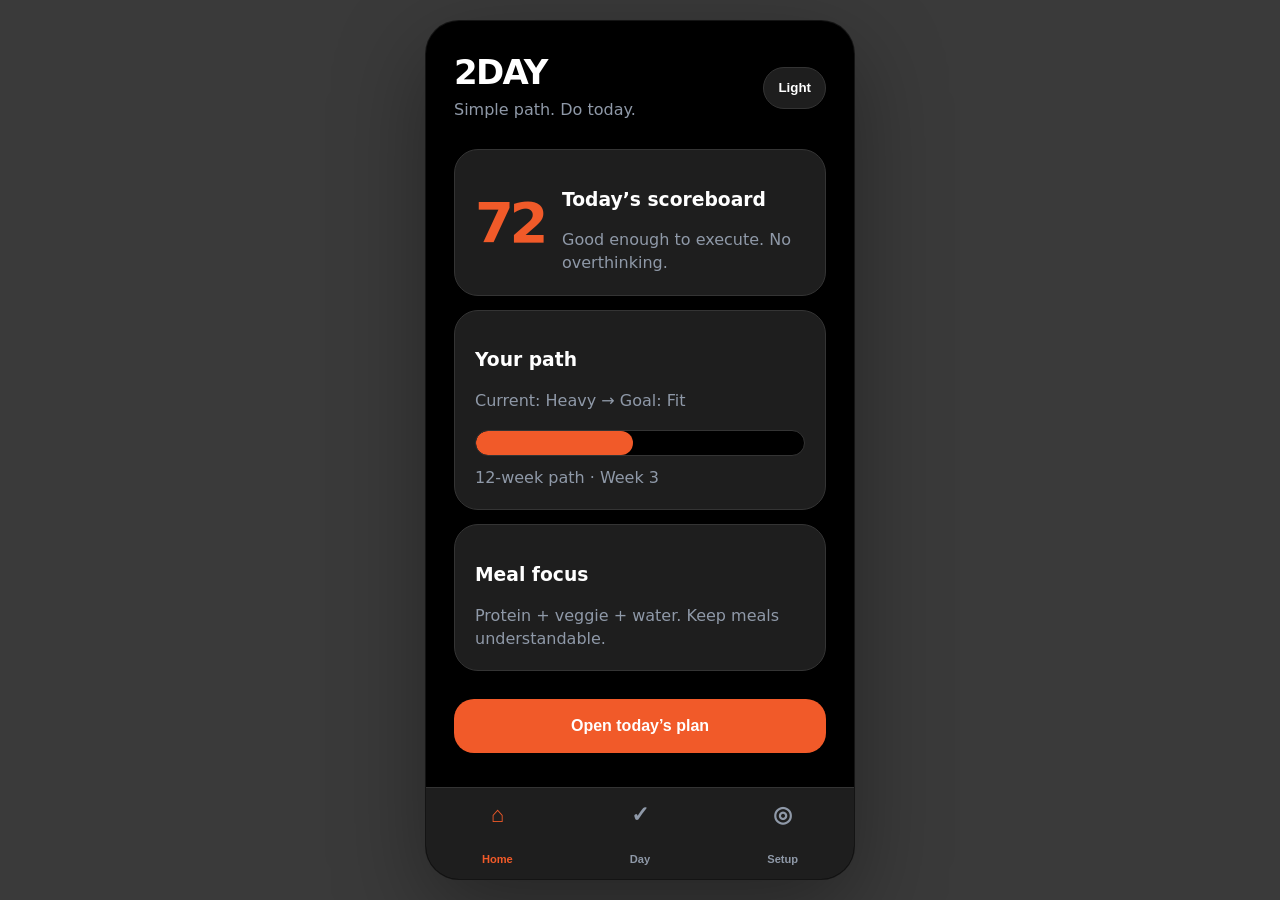
==== assets/2day/latest/index.html @ 1a41047b "feat: Round 31.7 — scroll workflow and full-site i18n with project assets" ====
<!DOCTYPE html>
<html lang="en" data-theme="dark">
<head>
  <meta charset="utf-8" />
  <meta name="viewport" content="width=device-width, initial-scale=1" />
  <title>2DAY Apps — Latest Working Preview</title>
  <style>
    :root{--orange:#F15A29;--black:#000;--dark:#1E1E1E;--card:#242424;--text:#fff;--muted:#8f99a8;--line:#343434;--radius:28px;font-family:Inter, ui-sans-serif, system-ui, -apple-system, BlinkMacSystemFont, "Segoe UI", sans-serif;color-scheme:dark;}
    [data-theme="light"]{--black:#f7f7f2;--dark:#fff;--card:#f0f0ed;--text:#151515;--muted:#6f6f69;--line:#deded8;color-scheme:light;}
    *{box-sizing:border-box}body{margin:0;background:#3a3a3a;min-height:100vh;display:grid;place-items:center;color:var(--text);font-family:inherit}.phone{width:min(430px,100vw);height:min(860px,100vh);background:var(--black);border-radius:34px;overflow:hidden;position:relative;box-shadow:0 30px 90px rgba(0,0,0,.36);border:1px solid rgba(255,255,255,.08)}.screen{display:none;height:100%;padding:34px 28px 110px;overflow:auto}.screen.active{display:block}.top{display:flex;align-items:center;justify-content:space-between;gap:12px;margin-bottom:28px}.logo{width:48px;height:48px;border-radius:50%;background:var(--orange);display:grid;place-items:center;color:#fff;font-weight:900;font-size:24px}.theme{border:1px solid var(--line);background:var(--dark);color:var(--text);height:42px;padding:0 14px;border-radius:999px;font-weight:800}h1{font-size:34px;line-height:1.02;letter-spacing:-.05em;margin:0 0 8px}p{color:var(--muted);line-height:1.45;margin:0}.card{background:var(--dark);border:1px solid var(--line);border-radius:24px;padding:20px;margin:14px 0}.score{display:flex;align-items:center;gap:18px}.big{font-size:56px;color:var(--orange);font-weight:900;letter-spacing:-.08em}.bar{height:26px;border-radius:999px;background:#000;margin:18px 0 10px;overflow:hidden;border:1px solid var(--line)}[data-theme="light"] .bar{background:#e5e5df}.bar span{display:block;height:100%;width:48%;background:var(--orange);border-radius:inherit}.button{width:100%;border:0;background:var(--orange);color:white;border-radius:20px;padding:18px 20px;font-size:16px;font-weight:900;margin-top:14px}.task{display:grid;grid-template-columns:42px 1fr;gap:16px;align-items:start}.check{width:34px;height:34px;border-radius:50%;border:1px solid var(--line);display:grid;place-items:center;color:#fff;background:#000;font-weight:900}.done .check{background:var(--orange);border-color:var(--orange)}.task h3{margin:0 0 4px;font-size:17px}.seg{display:grid;grid-template-columns:repeat(3,1fr);gap:8px;margin-top:14px}.seg button{border:1px solid var(--line);background:var(--card);color:var(--text);border-radius:999px;padding:13px 8px;font-weight:900}.seg button.selected{background:var(--orange);border-color:var(--orange);color:white}.nav{position:absolute;left:0;right:0;bottom:0;height:92px;background:var(--dark);border-top:1px solid var(--line);display:grid;grid-template-columns:repeat(3,1fr);align-items:center}.nav button{height:100%;border:0;background:transparent;color:var(--muted);font-weight:800;display:grid;place-items:center}.nav button.active{color:var(--orange)}.nav span{font-size:22px;display:block}.mini{font-size:12px;letter-spacing:.01em}.muted{color:var(--muted)}
  </style>
</head>
<body>
  <main class="phone" aria-label="2DAY latest working preview">
    <section class="screen active" id="home">
      <div class="top"><div><h1>2DAY</h1><p>Simple path. Do today.</p></div><button class="theme" data-theme>Light</button></div>
      <article class="card score"><div class="big">72</div><div><h3>Today’s scoreboard</h3><p>Good enough to execute. No overthinking.</p></div></article>
      <article class="card"><h3>Your path</h3><p>Current: Heavy → Goal: Fit</p><div class="bar"><span></span></div><p class="muted">12-week path · Week 3</p></article>
      <article class="card"><h3>Meal focus</h3><p>Protein + veggie + water. Keep meals understandable.</p></article>
      <button class="button" data-go="day">Open today’s plan</button>
    </section>
    <section class="screen" id="day">
      <div class="top"><div><h1>Day</h1><p>Do these. Then stop negotiating.</p></div><button class="theme" data-theme>Light</button></div>
      <article class="card task done"><div class="check">✓</div><div><h3>Breakfast</h3><p>Eggs or Greek yogurt. Water.</p></div></article>
      <article class="card task done"><div class="check">✓</div><div><h3>Lunch</h3><p>Chicken bowl. No mystery sauce.</p></div></article>
      <article class="card task"><div class="check"></div><div><h3>Dinner</h3><p>Protein. Veg. Smaller carb.</p></div></article>
      <article class="card task"><div class="check"></div><div><h3>Move</h3><p>Walk 20 minutes.</p></div></article>
    </section>
    <section class="screen" id="setup">
      <div class="top"><div><h1>Setup</h1><p>Tell the app where you are.</p></div><button class="theme" data-theme>Light</button></div>
      <article class="card"><h3>Current body type</h3><p>Pick what feels closest right now.</p><div class="seg"><button>Skinny</button><button>Mid</button><button class="selected">Heavy</button></div></article>
      <article class="card"><h3>Desired body type</h3><p>Where are we trying to go?</p><div class="seg"><button>Thin</button><button class="selected">Fit</button><button>Built</button></div></article>
      <article class="card"><h3>Timeframe</h3><p>Choose the path length.</p><div class="seg"><button>4w</button><button>8w</button><button class="selected">12w</button></div></article>
    </section>
    <nav class="nav" aria-label="Preview navigation"><button class="active" data-screen="home"><span>⌂</span><small>Home</small></button><button data-screen="day"><span>✓</span><small>Day</small></button><button data-screen="setup"><span>◎</span><small>Setup</small></button></nav>
  </main>
  <script>
    const root=document.documentElement;
    document.addEventListener('click', e=>{
      const nav=e.target.closest('[data-screen],[data-go]');
      if(nav){ const id=nav.dataset.screen||nav.dataset.go; document.querySelectorAll('.screen').forEach(s=>s.classList.toggle('active',s.id===id)); document.querySelectorAll('.nav button').forEach(b=>b.classList.toggle('active',b.dataset.screen===id)); }
      if(e.target.closest('[data-theme]')){ const next=root.dataset.theme==='dark'?'light':'dark'; root.dataset.theme=next; document.querySelectorAll('[data-theme]').forEach(b=>b.textContent=next==='dark'?'Light':'Dark'); }
    });
  </script>
</body>
</html>
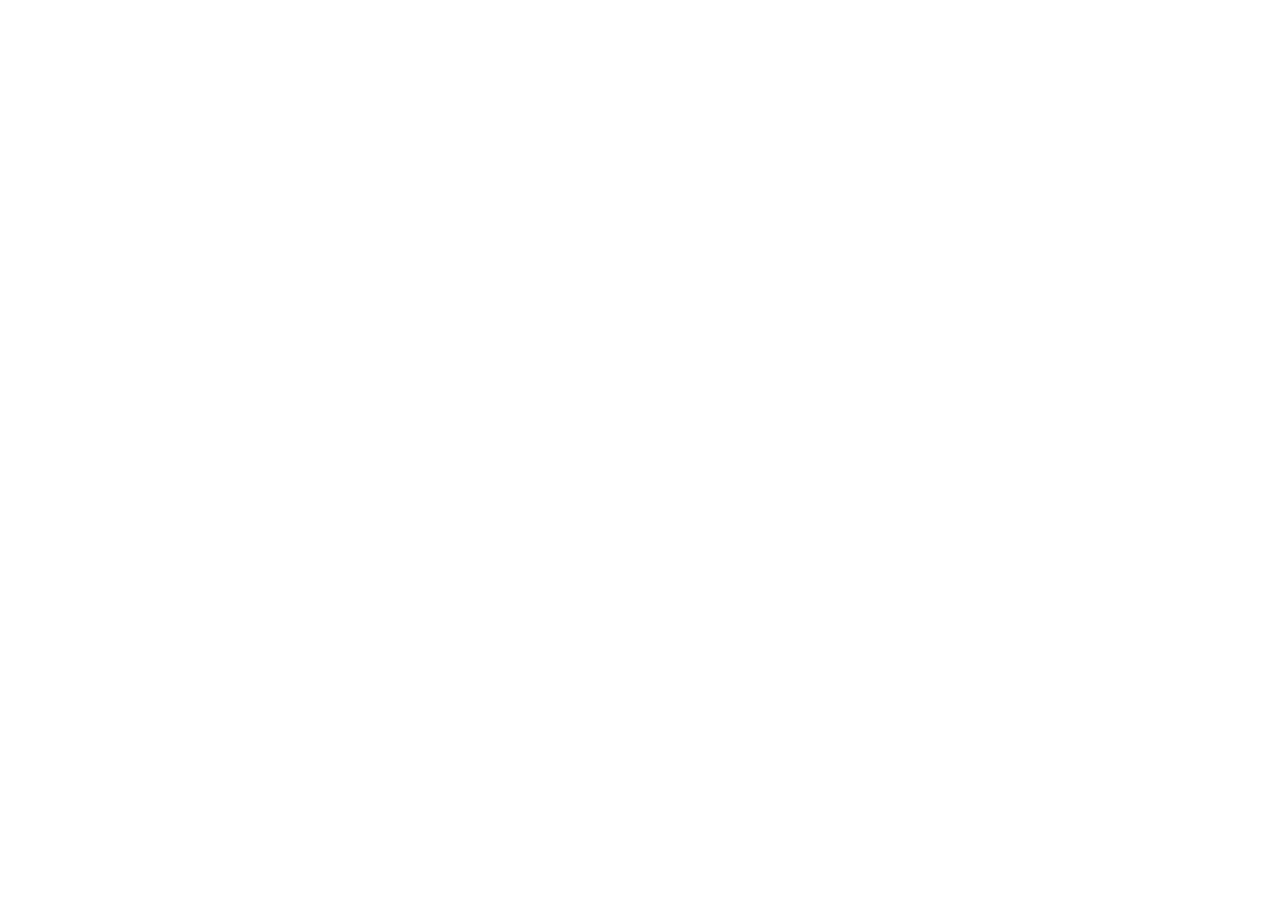
==== commit 43544980: "Redirect old embedded 2DAY demo URL to the refreshed live app" ====
--- a/assets/2day/latest/index.html
+++ b/assets/2day/latest/index.html
@@ -1,46 +1,23 @@
-<!DOCTYPE html>
-<html lang="en" data-theme="dark">
+<!doctype html>
+<html lang="en">
 <head>
-  <meta charset="utf-8" />
-  <meta name="viewport" content="width=device-width, initial-scale=1" />
-  <title>2DAY Apps — Latest Working Preview</title>
-  <style>
-    :root{--orange:#F15A29;--black:#000;--dark:#1E1E1E;--card:#242424;--text:#fff;--muted:#8f99a8;--line:#343434;--radius:28px;font-family:Inter, ui-sans-serif, system-ui, -apple-system, BlinkMacSystemFont, "Segoe UI", sans-serif;color-scheme:dark;}
-    [data-theme="light"]{--black:#f7f7f2;--dark:#fff;--card:#f0f0ed;--text:#151515;--muted:#6f6f69;--line:#deded8;color-scheme:light;}
-    *{box-sizing:border-box}body{margin:0;background:#3a3a3a;min-height:100vh;display:grid;place-items:center;color:var(--text);font-family:inherit}.phone{width:min(430px,100vw);height:min(860px,100vh);background:var(--black);border-radius:34px;overflow:hidden;position:relative;box-shadow:0 30px 90px rgba(0,0,0,.36);border:1px solid rgba(255,255,255,.08)}.screen{display:none;height:100%;padding:34px 28px 110px;overflow:auto}.screen.active{display:block}.top{display:flex;align-items:center;justify-content:space-between;gap:12px;margin-bottom:28px}.logo{width:48px;height:48px;border-radius:50%;background:var(--orange);display:grid;place-items:center;color:#fff;font-weight:900;font-size:24px}.theme{border:1px solid var(--line);background:var(--dark);color:var(--text);height:42px;padding:0 14px;border-radius:999px;font-weight:800}h1{font-size:34px;line-height:1.02;letter-spacing:-.05em;margin:0 0 8px}p{color:var(--muted);line-height:1.45;margin:0}.card{background:var(--dark);border:1px solid var(--line);border-radius:24px;padding:20px;margin:14px 0}.score{display:flex;align-items:center;gap:18px}.big{font-size:56px;color:var(--orange);font-weight:900;letter-spacing:-.08em}.bar{height:26px;border-radius:999px;background:#000;margin:18px 0 10px;overflow:hidden;border:1px solid var(--line)}[data-theme="light"] .bar{background:#e5e5df}.bar span{display:block;height:100%;width:48%;background:var(--orange);border-radius:inherit}.button{width:100%;border:0;background:var(--orange);color:white;border-radius:20px;padding:18px 20px;font-size:16px;font-weight:900;margin-top:14px}.task{display:grid;grid-template-columns:42px 1fr;gap:16px;align-items:start}.check{width:34px;height:34px;border-radius:50%;border:1px solid var(--line);display:grid;place-items:center;color:#fff;background:#000;font-weight:900}.done .check{background:var(--orange);border-color:var(--orange)}.task h3{margin:0 0 4px;font-size:17px}.seg{display:grid;grid-template-columns:repeat(3,1fr);gap:8px;margin-top:14px}.seg button{border:1px solid var(--line);background:var(--card);color:var(--text);border-radius:999px;padding:13px 8px;font-weight:900}.seg button.selected{background:var(--orange);border-color:var(--orange);color:white}.nav{position:absolute;left:0;right:0;bottom:0;height:92px;background:var(--dark);border-top:1px solid var(--line);display:grid;grid-template-columns:repeat(3,1fr);align-items:center}.nav button{height:100%;border:0;background:transparent;color:var(--muted);font-weight:800;display:grid;place-items:center}.nav button.active{color:var(--orange)}.nav span{font-size:22px;display:block}.mini{font-size:12px;letter-spacing:.01em}.muted{color:var(--muted)}
-  </style>
+<meta charset="utf-8">
+<meta name="viewport" content="width=device-width, initial-scale=1">
+<meta name="robots" content="noindex, follow">
+<meta http-equiv="refresh" content="0; url=https://adoblake.github.io/2DAY-APP/">
+<title>2DAY App — Open the latest live version</title>
+<link rel="canonical" href="https://adoblake.github.io/2DAY-APP/">
+<script>window.location.replace("https://adoblake.github.io/2DAY-APP/");</script>
+<style>
+:root { color-scheme: light dark; font-family: system-ui, sans-serif; }
+body { min-height: 100vh; display: grid; place-items: center; margin: 0; padding: 2rem; text-align: center; }
+a { color: inherit; text-decoration-thickness: 2px; text-underline-offset: 4px; }
+</style>
 </head>
 <body>
-  <main class="phone" aria-label="2DAY latest working preview">
-    <section class="screen active" id="home">
-      <div class="top"><div><h1>2DAY</h1><p>Simple path. Do today.</p></div><button class="theme" data-theme>Light</button></div>
-      <article class="card score"><div class="big">72</div><div><h3>Today’s scoreboard</h3><p>Good enough to execute. No overthinking.</p></div></article>
-      <article class="card"><h3>Your path</h3><p>Current: Heavy → Goal: Fit</p><div class="bar"><span></span></div><p class="muted">12-week path · Week 3</p></article>
-      <article class="card"><h3>Meal focus</h3><p>Protein + veggie + water. Keep meals understandable.</p></article>
-      <button class="button" data-go="day">Open today’s plan</button>
-    </section>
-    <section class="screen" id="day">
-      <div class="top"><div><h1>Day</h1><p>Do these. Then stop negotiating.</p></div><button class="theme" data-theme>Light</button></div>
-      <article class="card task done"><div class="check">✓</div><div><h3>Breakfast</h3><p>Eggs or Greek yogurt. Water.</p></div></article>
-      <article class="card task done"><div class="check">✓</div><div><h3>Lunch</h3><p>Chicken bowl. No mystery sauce.</p></div></article>
-      <article class="card task"><div class="check"></div><div><h3>Dinner</h3><p>Protein. Veg. Smaller carb.</p></div></article>
-      <article class="card task"><div class="check"></div><div><h3>Move</h3><p>Walk 20 minutes.</p></div></article>
-    </section>
-    <section class="screen" id="setup">
-      <div class="top"><div><h1>Setup</h1><p>Tell the app where you are.</p></div><button class="theme" data-theme>Light</button></div>
-      <article class="card"><h3>Current body type</h3><p>Pick what feels closest right now.</p><div class="seg"><button>Skinny</button><button>Mid</button><button class="selected">Heavy</button></div></article>
-      <article class="card"><h3>Desired body type</h3><p>Where are we trying to go?</p><div class="seg"><button>Thin</button><button class="selected">Fit</button><button>Built</button></div></article>
-      <article class="card"><h3>Timeframe</h3><p>Choose the path length.</p><div class="seg"><button>4w</button><button>8w</button><button class="selected">12w</button></div></article>
-    </section>
-    <nav class="nav" aria-label="Preview navigation"><button class="active" data-screen="home"><span>⌂</span><small>Home</small></button><button data-screen="day"><span>✓</span><small>Day</small></button><button data-screen="setup"><span>◎</span><small>Setup</small></button></nav>
-  </main>
-  <script>
-    const root=document.documentElement;
-    document.addEventListener('click', e=>{
-      const nav=e.target.closest('[data-screen],[data-go]');
-      if(nav){ const id=nav.dataset.screen||nav.dataset.go; document.querySelectorAll('.screen').forEach(s=>s.classList.toggle('active',s.id===id)); document.querySelectorAll('.nav button').forEach(b=>b.classList.toggle('active',b.dataset.screen===id)); }
-      if(e.target.closest('[data-theme]')){ const next=root.dataset.theme==='dark'?'light':'dark'; root.dataset.theme=next; document.querySelectorAll('[data-theme]').forEach(b=>b.textContent=next==='dark'?'Light':'Dark'); }
-    });
-  </script>
+<main>
+<h1>2DAY has a new home.</h1>
+<p>The live, testable app is now available at <a href="https://adoblake.github.io/2DAY-APP/">adoblake.github.io/2DAY-APP/</a>.</p>
+</main>
 </body>
 </html>
